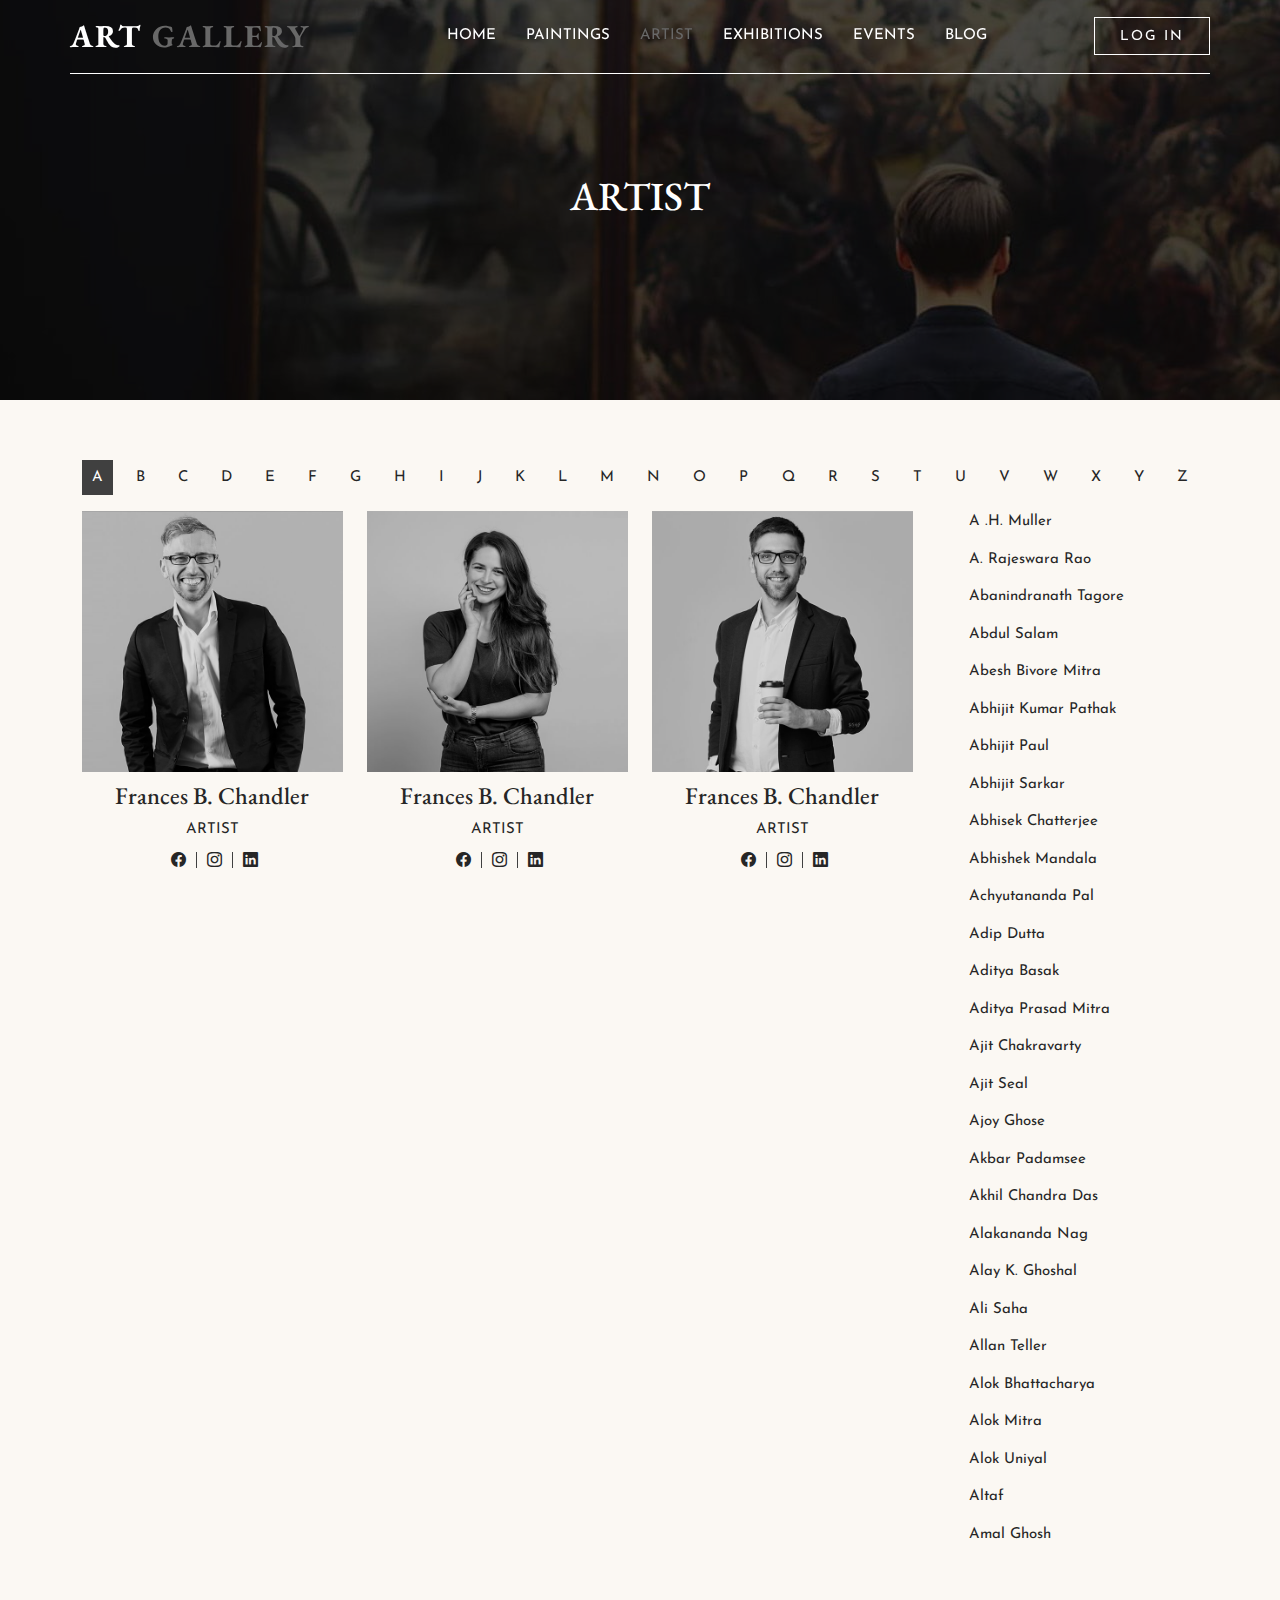
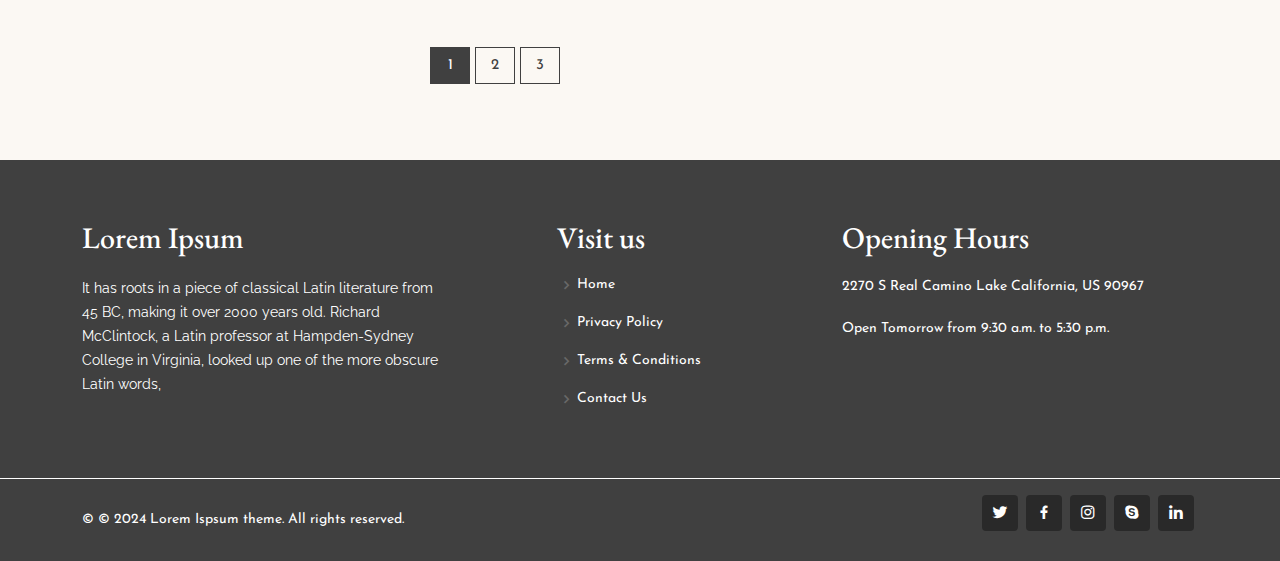
==== artist.html @ 2008140d "adding files" ====
<!DOCTYPE html>
<html lang="en">

<head>
  <meta charset="utf-8">
  <meta content="width=device-width, initial-scale=1.0" name="viewport">

  <title>Inner Page</title>
  <meta content="" name="description">
  <meta content="" name="keywords">

  <!-- Favicons -->
  <link href="assets/img/favicon.png" rel="icon">
  <link href="assets/img/apple-touch-icon.png" rel="apple-touch-icon">

  <!-- Google Fonts -->
  <link href="https://fonts.googleapis.com/css?family=Open+Sans:300,300i,400,400i,600,600i,700,700i|Raleway:300,300i,400,400i,500,500i,600,600i,700,700i|Poppins:300,300i,400,400i,500,500i,600,600i,700,700i" rel="stylesheet">

  <!-- Vendor CSS Files -->
  <link href="assets/vendor/aos/aos.css" rel="stylesheet">
  <link href="assets/vendor/bootstrap/css/bootstrap.min.css" rel="stylesheet">
  <link href="assets/vendor/bootstrap-icons/bootstrap-icons.css" rel="stylesheet">
  <link href="assets/vendor/boxicons/css/boxicons.min.css" rel="stylesheet">
  <link href="assets/vendor/glightbox/css/glightbox.min.css" rel="stylesheet">
  <link href="assets/vendor/remixicon/remixicon.css" rel="stylesheet">
  <link href="assets/vendor/swiper/swiper-bundle.min.css" rel="stylesheet">

  <!-- Template Main CSS File -->
  <link href="assets/css/style.css" rel="stylesheet">

  <!-- =======================================================
  * Template Name: Gp
  * Template URL: https://bootstrapmade.com/gp-free-multipurpose-html-bootstrap-template/
  * Updated: Mar 17 2024 with Bootstrap v5.3.3
  * Author: BootstrapMade.com
  * License: https://bootstrapmade.com/license/
  ======================================================== -->
</head>

<body>

  <!-- ======= Header ======= -->
  <header id="header" class="fixed-top ">
    <div class="container d-flex align-items-center justify-content-lg-between">

     <h1 class="logo me-auto me-lg-0"><a href="index.html">Art<span> Gallery</span></a></h1>  
      <!-- Uncomment below if you prefer to use an image logo -->
      <!-- <a href="index.html" class="logo me-auto me-lg-0"><img src="assets/img/logo.png" alt="" class="img-fluid"></a>-->

      <nav id="navbar" class="navbar order-last order-lg-0">
        <ul>
          <li><a class="nav-link scrollto " href="#">Home</a></li> 
          <li><a class="nav-link scrollto" href="#">Paintings</a></li>
          <li><a class="nav-link scrollto active" href="#">Artist</a></li>
          <li><a class="nav-link scrollto " href="#">Exhibitions</a></li>
          <li><a class="nav-link scrollto" href="#">Events</a></li>
       <!--   <li class="dropdown"><a href="#"><span>Drop Down</span> <i class="bi bi-chevron-down"></i></a>
            <ul>
              <li><a href="#">Drop Down 1</a></li>
              <li class="dropdown"><a href="#"><span>Deep Drop Down</span> <i class="bi bi-chevron-right"></i></a>
                <ul>
                  <li><a href="#">Deep Drop Down 1</a></li>
                  <li><a href="#">Deep Drop Down 2</a></li>
                  <li><a href="#">Deep Drop Down 3</a></li>
                  <li><a href="#">Deep Drop Down 4</a></li>
                  <li><a href="#">Deep Drop Down 5</a></li>
                </ul>
              </li>
              <li><a href="#">Drop Down 2</a></li>
              <li><a href="#">Drop Down 3</a></li>
              <li><a href="#">Drop Down 4</a></li>
            </ul>
          </li>-->
          <li><a class="nav-link scrollto" href="#contact">Blog</a></li>
        </ul>
        <i class="bi bi-list mobile-nav-toggle"></i>
      </nav><!-- .navbar -->

      <a href="#about" class="get-started-btn scrollto">LOG IN</a>

    </div>
  </header><!-- End Header -->

   <!-- ======= Hero Section ======= -->
  <section class="heroInner"  style="background-image: url(assets/img/innerBanner.jpg)">
   <h1>ARTIST</h1>
  </section><!-- End Hero -->

  <main id="main">

    <!-- ======= About Section ======= -->
    <section id="artist" class="artist section-bg">
      <div class="container" data-aos="fade-up">
          <div class="artistNamePage">
         <p class="d-flex justify-content-between flex-wrap">
  <a href="#" class="active">a</a>
  <a href="#">b</a>
  <a href="#">c</a>
  <a href="#">d</a>
  <a href="#">e</a>
  <a href="#">f</a>
  <a href="#">g</a>
  <a href="#">h</a>
  <a href="#">i</a>
  <a href="#">j</a>
  <a href="#">k</a>
  <a href="#">l</a>
  <a href="#">m</a>
  <a href="#">n</a>
  <a href="#">o</a>
  <a href="#">p</a>
  <a href="#">q</a>
  <a href="#">r</a>
  <a href="#">s</a>
  <a href="#">t</a>
  <a href="#">u</a>
  <a href="#">v</a>
  <a href="#">w</a>
  <a href="#">x</a>
  <a href="#">y</a>
  <a href="#">z</a>
</p>

          </div>
   
   <div class="row">
          <div class="col-md-9" data-aos="fade-left" data-aos-delay="100">
                      <div class="artistList mb-5"> 
                          <div class="row">
                <div class="col-md-4 d-flex align-items-stretch">
            <div class="member" data-aos="fade-up" data-aos-delay="400">
              <div class="member-img">
                <img src="assets/img/team/team-1.jpg" class="img-fluid" alt="">
               <div class="content">It has roots in a piece of classical Latin literature from 45 BC, making it over 2000 years old. Richard McClintock, a Latin professor at Hampden-Sydney College in Virginia, looked up one of the more obscure Latin words, 
</div>
              </div>
              <div class="member-info">
                <h4>Frances B. Chandler</h4>
                <span>ARTIST</span>
              <div class="social">
                  
                  <a href=""><i class="bi bi-facebook"></i></a>
                  <a href=""><i class="bi bi-instagram"></i></a>
                  <a href=""><i class="bi bi-linkedin"></i></a>
                </div>
            </div>
          </div>

        </div>
           <div class="col-md-4 d-flex align-items-stretch">
            <div class="member" data-aos="fade-up" data-aos-delay="400">
              <div class="member-img">
                <img src="assets/img/team/team-2.jpg" class="img-fluid" alt="">
               <div class="content">It has roots in a piece of classical Latin literature from 45 BC, making it over 2000 years old. Richard McClintock, a Latin professor at Hampden-Sydney College in Virginia, looked up one of the more obscure Latin words, 
</div>
              </div>
              <div class="member-info">
                <h4>Frances B. Chandler</h4>
                <span>ARTIST</span>
              <div class="social">
                  
                  <a href=""><i class="bi bi-facebook"></i></a>
                  <a href=""><i class="bi bi-instagram"></i></a>
                  <a href=""><i class="bi bi-linkedin"></i></a>
                </div>
            </div>
          </div>

        </div>

        <div class="col-md-4 d-flex align-items-stretch">
            <div class="member" data-aos="fade-up" data-aos-delay="400">
              <div class="member-img">
                <img src="assets/img/team/team-3.jpg" class="img-fluid" alt="">
               <div class="content">It has roots in a piece of classical Latin literature from 45 BC, making it over 2000 years old. Richard McClintock, a Latin professor at Hampden-Sydney College in Virginia, looked up one of the more obscure Latin words, 
</div>
              </div>
              <div class="member-info">
                <h4>Frances B. Chandler</h4>
                <span>ARTIST</span>
              <div class="social">
                  
                  <a href=""><i class="bi bi-facebook"></i></a>
                  <a href=""><i class="bi bi-instagram"></i></a>
                  <a href=""><i class="bi bi-linkedin"></i></a>
                </div>
            </div>
          </div>

        </div>

          <div class="col-md-4 d-flex align-items-stretch">
            <div class="member" data-aos="fade-up" data-aos-delay="400">
              <div class="member-img">
                <img src="assets/img/team/team-4.jpg" class="img-fluid" alt="">
               <div class="content">It has roots in a piece of classical Latin literature from 45 BC, making it over 2000 years old. Richard McClintock, a Latin professor at Hampden-Sydney College in Virginia, looked up one of the more obscure Latin words, 
</div>
              </div>
              <div class="member-info">
                <h4>Frances B. Chandler</h4>
                <span>ARTIST</span>
              <div class="social">
                  
                  <a href=""><i class="bi bi-facebook"></i></a>
                  <a href=""><i class="bi bi-instagram"></i></a>
                  <a href=""><i class="bi bi-linkedin"></i></a>
                </div>
            </div>
          </div>

        </div>
    <div class="col-md-4 d-flex align-items-stretch">
            <div class="member" data-aos="fade-up" data-aos-delay="400">
              <div class="member-img">
                <img src="assets/img/team/team-1.jpg" class="img-fluid" alt="">
               <div class="content">It has roots in a piece of classical Latin literature from 45 BC, making it over 2000 years old. Richard McClintock, a Latin professor at Hampden-Sydney College in Virginia, looked up one of the more obscure Latin words, 
</div>
              </div>
              <div class="member-info">
                <h4>Frances B. Chandler</h4>
                <span>ARTIST</span>
              <div class="social">
                  
                  <a href=""><i class="bi bi-facebook"></i></a>
                  <a href=""><i class="bi bi-instagram"></i></a>
                  <a href=""><i class="bi bi-linkedin"></i></a>
                </div>
            </div>
          </div>

        </div>
                              <div class="col-md-4 d-flex align-items-stretch">
            <div class="member" data-aos="fade-up" data-aos-delay="400">
              <div class="member-img">
                <img src="assets/img/team/team-2.jpg" class="img-fluid" alt="">
               <div class="content">It has roots in a piece of classical Latin literature from 45 BC, making it over 2000 years old. Richard McClintock, a Latin professor at Hampden-Sydney College in Virginia, looked up one of the more obscure Latin words, 
</div>
              </div>
              <div class="member-info">
                <h4>Frances B. Chandler</h4>
                <span>ARTIST</span>
              <div class="social">
                  
                  <a href=""><i class="bi bi-facebook"></i></a>
                  <a href=""><i class="bi bi-instagram"></i></a>
                  <a href=""><i class="bi bi-linkedin"></i></a>
                </div>
            </div>
          </div>

        </div>
                           <div class="col-md-4 d-flex align-items-stretch">
            <div class="member" data-aos="fade-up" data-aos-delay="400">
              <div class="member-img">
                <img src="assets/img/team/team-2.jpg" class="img-fluid" alt="">
               <div class="content">It has roots in a piece of classical Latin literature from 45 BC, making it over 2000 years old. Richard McClintock, a Latin professor at Hampden-Sydney College in Virginia, looked up one of the more obscure Latin words, 
</div>
              </div>
              <div class="member-info">
                <h4>Frances B. Chandler</h4>
                <span>ARTIST</span>
              <div class="social">
                  
                  <a href=""><i class="bi bi-facebook"></i></a>
                  <a href=""><i class="bi bi-instagram"></i></a>
                  <a href=""><i class="bi bi-linkedin"></i></a>
                </div>
            </div>
          </div>

        </div>
                           <div class="col-md-4 d-flex align-items-stretch">
            <div class="member" data-aos="fade-up" data-aos-delay="400">
              <div class="member-img">
                <img src="assets/img/team/team-2.jpg" class="img-fluid" alt="">
               <div class="content">It has roots in a piece of classical Latin literature from 45 BC, making it over 2000 years old. Richard McClintock, a Latin professor at Hampden-Sydney College in Virginia, looked up one of the more obscure Latin words, 
</div>
              </div>
              <div class="member-info">
                <h4>Frances B. Chandler</h4>
                <span>ARTIST</span>
              <div class="social">
                  
                  <a href=""><i class="bi bi-facebook"></i></a>
                  <a href=""><i class="bi bi-instagram"></i></a>
                  <a href=""><i class="bi bi-linkedin"></i></a>
                </div>
            </div>
          </div>

        </div>
                           <div class="col-md-4 d-flex align-items-stretch">
            <div class="member" data-aos="fade-up" data-aos-delay="400">
              <div class="member-img">
                <img src="assets/img/team/team-2.jpg" class="img-fluid" alt="">
               <div class="content">It has roots in a piece of classical Latin literature from 45 BC, making it over 2000 years old. Richard McClintock, a Latin professor at Hampden-Sydney College in Virginia, looked up one of the more obscure Latin words, 
</div>
              </div>
              <div class="member-info">
                <h4>Frances B. Chandler</h4>
                <span>ARTIST</span>
              <div class="social">
                  
                  <a href=""><i class="bi bi-facebook"></i></a>
                  <a href=""><i class="bi bi-instagram"></i></a>
                  <a href=""><i class="bi bi-linkedin"></i></a>
                </div>
            </div>
          </div>

        </div>
          </div>
              </div>
     <div class="artistNamePageNumber">
         <p class="d-flex justify-content-center flex-wrap">
  <a href="#" class="active">1</a>
  <a href="#">2</a>
  <a href="#">3</a> 
</p>

          </div>
        </div>
          <div class="col-md-3">
          <div class="artistNameList">
              <ul>
  <li><a href="#">A .H. Muller</a></li>
  <li><a href="#">A. Rajeswara Rao</a></li>
  <li><a href="#">Abanindranath Tagore</a></li>
  <li><a href="#">Abdul Salam</a></li>
  <li><a href="#">Abesh Bivore Mitra</a></li>
  <li><a href="#">Abhijit Kumar Pathak</a></li>
  <li><a href="#">Abhijit Paul</a></li>
  <li><a href="#">Abhijit Sarkar</a></li>
  <li><a href="#">Abhisek Chatterjee</a></li>
  <li><a href="#">Abhishek Mandala</a></li>
  <li><a href="#">Achyutananda Pal</a></li>
  <li><a href="#">Adip Dutta</a></li>
  <li><a href="#">Aditya Basak</a></li>
  <li><a href="#">Aditya Prasad Mitra</a></li>
  <li><a href="#">Ajit Chakravarty</a></li>
  <li><a href="#">Ajit Seal</a></li>
  <li><a href="#">Ajoy Ghose</a></li>
  <li><a href="#">Akbar Padamsee</a></li>
  <li><a href="#">Akhil Chandra Das</a></li>
  <li><a href="#">Alakananda Nag</a></li>
  <li><a href="#">Alay K. Ghoshal</a></li>
  <li><a href="#">Ali Saha</a></li>
  <li><a href="#">Allan Teller</a></li>
  <li><a href="#">Alok Bhattacharya</a></li>
  <li><a href="#">Alok Mitra</a></li>
  <li><a href="#">Alok Uniyal</a></li>
  <li><a href="#">Altaf</a></li>
  <li><a href="#">Amal Ghosh</a></li>
</ul>
              </div>
          
          </div>
       </div>
                
      </div>
    </section><!-- End artist Section -->

 
  </main><!-- End #main -->

  <!-- ======= Footer ======= -->
  <footer id="footer">
    <div class="footer-top">
      <div class="container">
        <div class="row justify-content-between">

          <div class="col-lg-4 ">
            <div class="footer-info">
              <h4>Lorem Ipsum</h4>
              <p>
               It has roots in a piece of classical Latin literature from 45 BC, making it over 2000 years old. Richard McClintock, a Latin professor at Hampden-Sydney College in Virginia, looked up one of the more obscure Latin words,
              </p>
        
            </div>
          </div>

          <div class="col-lg-2  footer-links">
            <h4>Visit us</h4>
            <ul>
              <li><i class="bx bx-chevron-right"></i> <a href="#">Home</a></li>
              <li><i class="bx bx-chevron-right"></i> <a href="#">Privacy Policy</a></li>
              <li><i class="bx bx-chevron-right"></i> <a href="#">Terms & Conditions</a></li>
              <li><i class="bx bx-chevron-right"></i> <a href="#">Contact Us</a></li>
            </ul>
          </div>

          <div class="col-lg-4 footer-links">
            <h4>Opening Hours</h4>
            <p>2270 S Real Camino Lake
California, US 90967
<br><br>
Open Tomorrow
from 9:30 a.m. to 5:30 p.m.</p>
          </div>


        </div>
      </div>
    </div>

    <div class="container">
        <div class="d-md-flex justify-content-between">
      <div class="copyright">
        &copy; © 2024 Lorem Ispsum theme. All rights reserved.
      </div>
              <div class="social-links mt-3">
                <a href="#" class="twitter"><i class="bx bxl-twitter"></i></a>
                <a href="#" class="facebook"><i class="bx bxl-facebook"></i></a>
                <a href="#" class="instagram"><i class="bx bxl-instagram"></i></a>
                <a href="#" class="google-plus"><i class="bx bxl-skype"></i></a>
                <a href="#" class="linkedin"><i class="bx bxl-linkedin"></i></a>
              </div>
</div>
    </div>
  </footer><!-- End Footer -->

  <div id="preloader"></div>
  <a href="#" class="back-to-top d-flex align-items-center justify-content-center"><i class="bi bi-arrow-up-short"></i></a>

  <!-- Vendor JS Files -->
  <script src="assets/vendor/purecounter/purecounter_vanilla.js"></script>
  <script src="assets/vendor/aos/aos.js"></script>
  <script src="assets/vendor/bootstrap/js/bootstrap.bundle.min.js"></script>
  <script src="assets/vendor/glightbox/js/glightbox.min.js"></script>
  <script src="assets/vendor/isotope-layout/isotope.pkgd.min.js"></script>
  <script src="assets/vendor/swiper/swiper-bundle.min.js"></script>
  <script src="assets/vendor/php-email-form/validate.js"></script>

  <!-- Template Main JS File -->
  <script src="assets/js/main.js"></script>

</body>

</html>
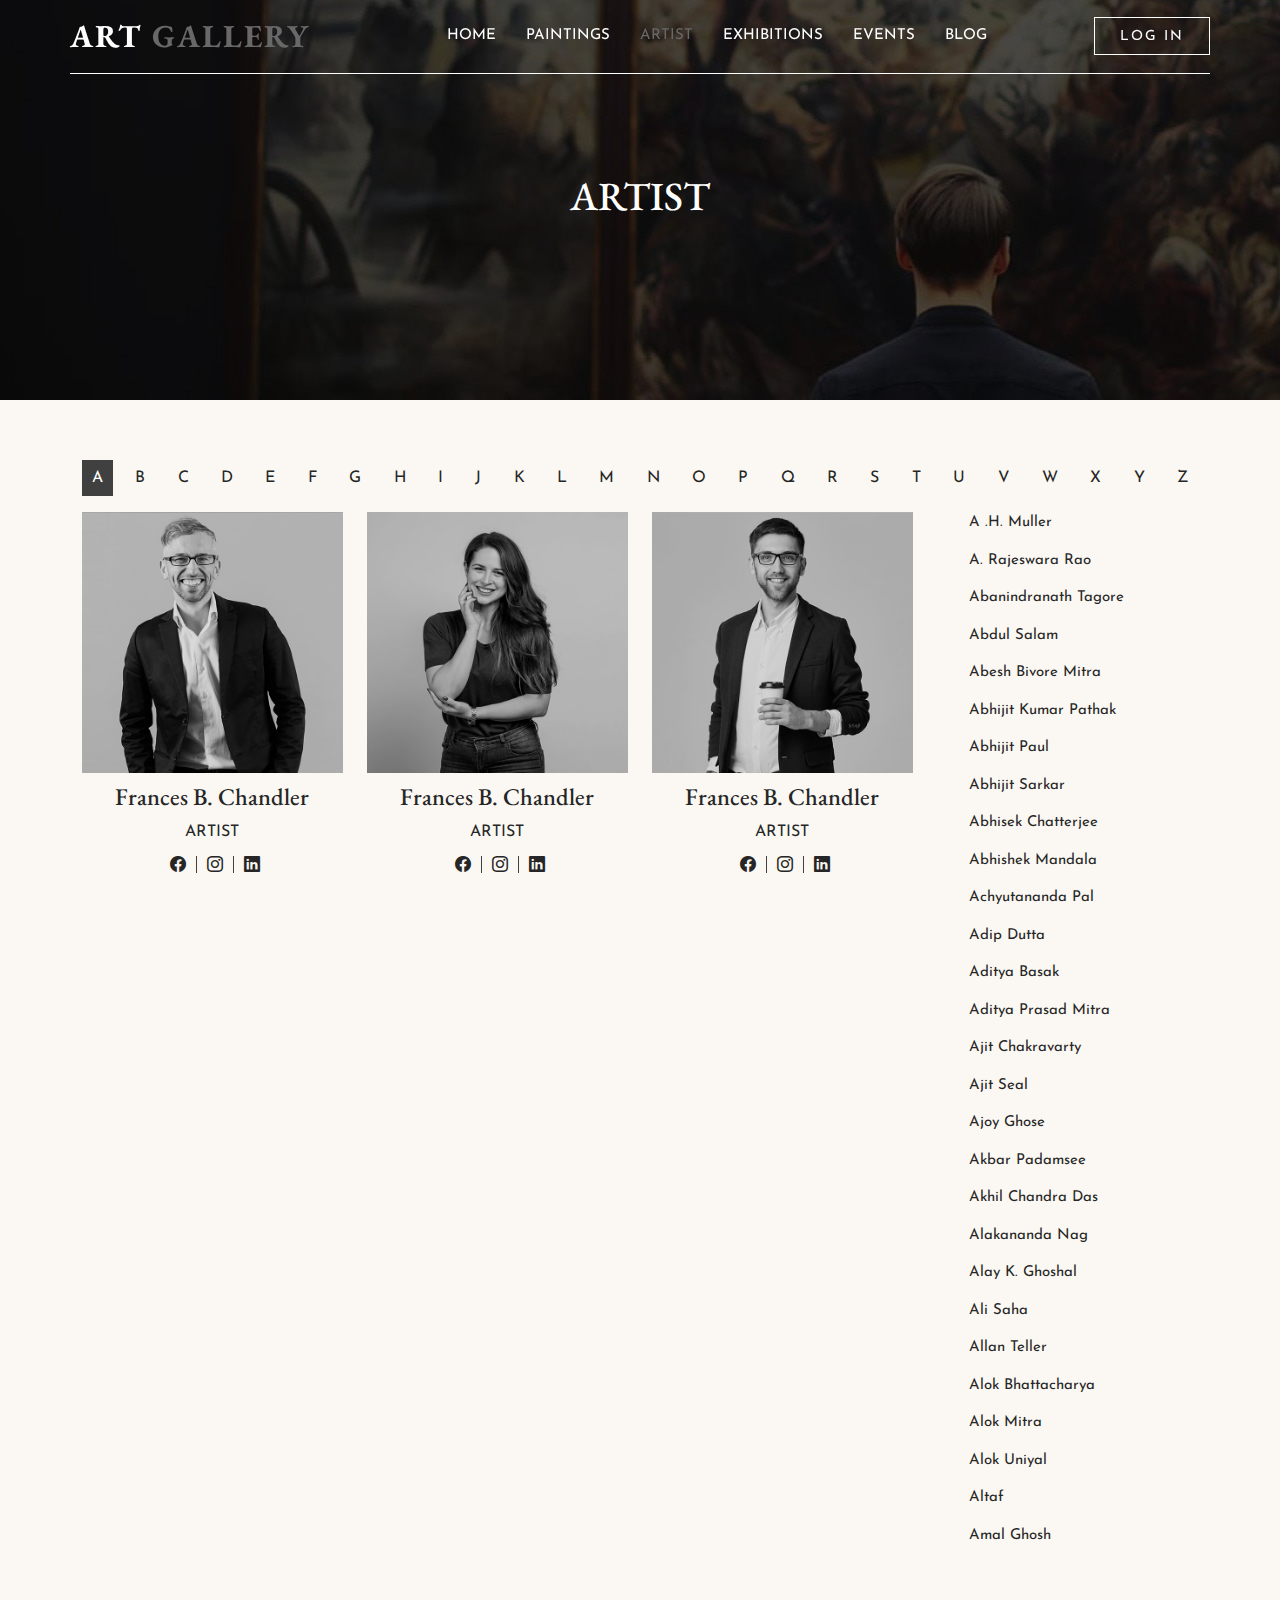
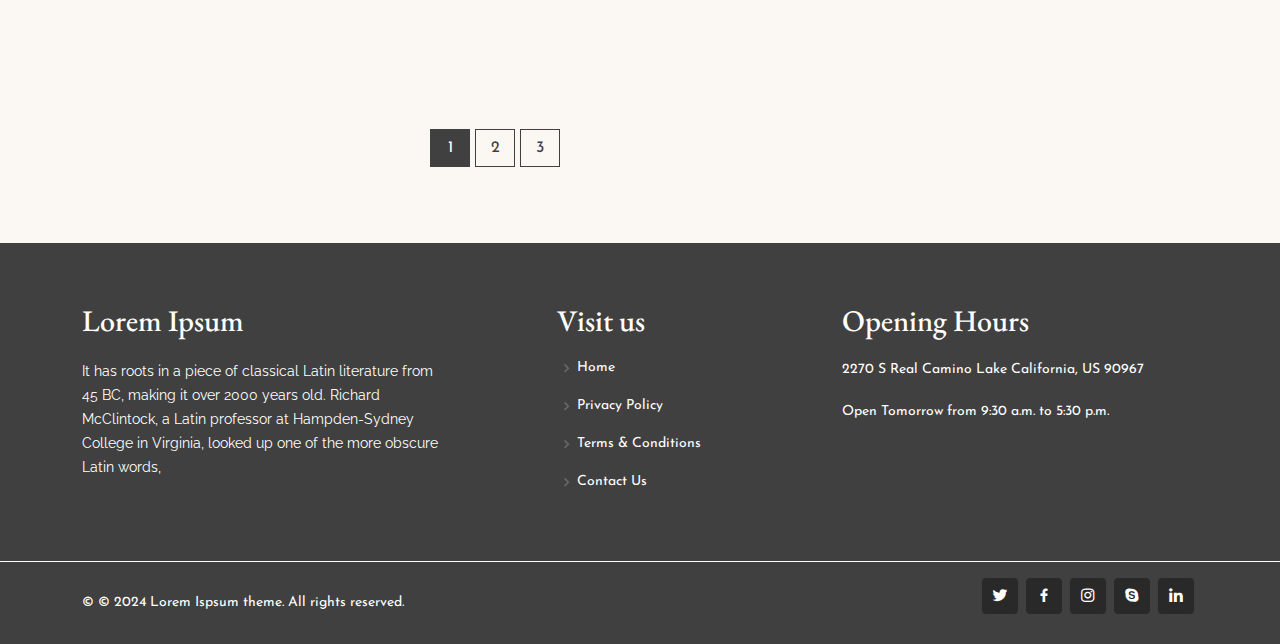
==== commit e0a2bb7b: "adding files" ====
--- a/artist.html
+++ b/artist.html
@@ -127,7 +127,7 @@
           <div class="col-md-9" data-aos="fade-left" data-aos-delay="100">
                       <div class="artistList mb-5"> 
                           <div class="row">
-                <div class="col-md-4 d-flex align-items-stretch">
+                <div class="col-md-4 d-flex align-items-stretch mb-4">
             <div class="member" data-aos="fade-up" data-aos-delay="400">
               <div class="member-img">
                 <img src="assets/img/team/team-1.jpg" class="img-fluid" alt="">
@@ -147,7 +147,7 @@
           </div>
 
         </div>
-           <div class="col-md-4 d-flex align-items-stretch">
+           <div class="col-md-4 d-flex align-items-stretch mb-4">
             <div class="member" data-aos="fade-up" data-aos-delay="400">
               <div class="member-img">
                 <img src="assets/img/team/team-2.jpg" class="img-fluid" alt="">
@@ -168,7 +168,7 @@
 
         </div>
 
-        <div class="col-md-4 d-flex align-items-stretch">
+        <div class="col-md-4 d-flex align-items-stretch mb-4">
             <div class="member" data-aos="fade-up" data-aos-delay="400">
               <div class="member-img">
                 <img src="assets/img/team/team-3.jpg" class="img-fluid" alt="">
@@ -189,7 +189,7 @@
 
         </div>
 
-          <div class="col-md-4 d-flex align-items-stretch">
+          <div class="col-md-4 d-flex align-items-stretch mb-4">
             <div class="member" data-aos="fade-up" data-aos-delay="400">
               <div class="member-img">
                 <img src="assets/img/team/team-4.jpg" class="img-fluid" alt="">
@@ -209,7 +209,7 @@
           </div>
 
         </div>
-    <div class="col-md-4 d-flex align-items-stretch">
+    <div class="col-md-4 d-flex align-items-stretch mb-4">
             <div class="member" data-aos="fade-up" data-aos-delay="400">
               <div class="member-img">
                 <img src="assets/img/team/team-1.jpg" class="img-fluid" alt="">
@@ -229,7 +229,7 @@
           </div>
 
         </div>
-                              <div class="col-md-4 d-flex align-items-stretch">
+                              <div class="col-md-4 d-flex align-items-stretch mb-4">
             <div class="member" data-aos="fade-up" data-aos-delay="400">
               <div class="member-img">
                 <img src="assets/img/team/team-2.jpg" class="img-fluid" alt="">
@@ -249,7 +249,7 @@
           </div>
 
         </div>
-                           <div class="col-md-4 d-flex align-items-stretch">
+                           <div class="col-md-4 d-flex align-items-stretch mb-4">
             <div class="member" data-aos="fade-up" data-aos-delay="400">
               <div class="member-img">
                 <img src="assets/img/team/team-2.jpg" class="img-fluid" alt="">
@@ -269,7 +269,7 @@
           </div>
 
         </div>
-                           <div class="col-md-4 d-flex align-items-stretch">
+                           <div class="col-md-4 d-flex align-items-stretch mb-4">
             <div class="member" data-aos="fade-up" data-aos-delay="400">
               <div class="member-img">
                 <img src="assets/img/team/team-2.jpg" class="img-fluid" alt="">
@@ -289,7 +289,7 @@
           </div>
 
         </div>
-                           <div class="col-md-4 d-flex align-items-stretch">
+                           <div class="col-md-4 d-flex align-items-stretch mb-4">
             <div class="member" data-aos="fade-up" data-aos-delay="400">
               <div class="member-img">
                 <img src="assets/img/team/team-2.jpg" class="img-fluid" alt="">
--- a/assets/css/style.css
+++ b/assets/css/style.css
@@ -12,7 +12,7 @@
 body {
   font-family: "Josefin Sans", sans-serif;
   color: #262626;
-    font-size: 15px;
+    font-size: 16px;
 }
 
 a {
@@ -520,13 +520,7 @@
   
 }
 
-@media (max-width: 1200px) {
-  #hero .container {
-    margin-left: 50px;
-    margin-right: 50px;
-  }
-}
-
+ 
 #hero h2 {
   color: #fff;
   margin-bottom: 20px;
@@ -615,7 +609,7 @@
 
 #hero .carousel-indicators li.active {
   opacity: 1;
-  background: #3fbbc0;
+  background: #505050;
 }
 
  
@@ -629,15 +623,11 @@
     height: 100vh;
   }
 
-  #hero .container {
-    
-  }
+ 
 }
 
 @media (max-width: 768px) {
-  #hero h2 {
-    font-size: 28px;
-  }
+ 
 }
 
 @media (min-width: 1024px) {
@@ -745,9 +735,7 @@
 /*--------------------------------------------------------------
 # imageGallery
 --------------------------------------------------------------*/
-.cardImage{
-    
-}
+ 
  .imgC{
     width: 100%;
     height: 350px;
@@ -1793,7 +1781,118 @@
   color: rgba(var(--color-secondary-light-rgb), 0.8);
   font-size: 14px;
 }
-
+.catB{
+  margin-bottom: 10px;
+}
+/********* EVENTS ***********/
+.eventSearch{
+  border: 1px solid #404040;
+  padding: 10px;
+}
+.eventSearch .form-control, .eventSearch .input-group-text{
+  border: 0px;
+  border-radius: 0;
+  background: none;
+}
+.eventSearch .form-select{
+  border: 0px;
+  border-radius: 0;
+  background-color: #fbf8f3;
+}
+.eventSearch  .form-control:focus, .eventSearch  .form-select:focus{
+  box-shadow:none;
+}
+.border-left{
+  border-left: 1px solid #404040;
+}
+.nextPre{
+  font-size: 22px;
+  padding-top: 6px;
+  padding-right: 30px;
+}
+.nextPre a{
+  padding: 0 10px;
+}
+.UpComSelect{
+  border: 0px;
+  font-size: 40px;
+  color: #404040;
+  background: none;
+  font-family: "EB Garamond", serif;
+  margin-left: 50px;
+}
+.monthList{
+  font-size: 17px;
+    font-weight: 500;
+    padding: 0;
+    line-height: 1px;
+    margin: 0 0 15px 0;
+    letter-spacing: 2px;
+    text-transform: uppercase;
+    color: #262626;
+    font-family: "Josefin Sans", sans-serif;
+    position: relative;
+}
+.monthList span{
+  background: #fff;
+  display: inline-block;
+  padding: 0 10px 0 10px;
+  margin-left: 50px;
+  /* line-height: 4px; */
+  z-index: 1;
+  position: relative;
+}
+.monthList:after{
+  content: "";
+  width: 100%;
+  height: 1px;
+  display: inline-block;
+  background: #252525;
+position: absolute;
+left: 0;
+}
+.listEvents{
+  margin-top: 50px;
+}
+.eventsCon .title{
+  margin-bottom: 24px;
+}
+.eventDate{
+ 
+  
+  text-transform: uppercase;
+  color: #404040;
+  line-height: normal;
+  padding: 6px;
+ 
+}
+.eventDate span{
+  display: block;
+  font-size: 30px;
+}
+.eventTime, .eventPlace{
+  font-size: 17px;
+    font-weight: 500;
+    padding: 0;
+    line-height: auto;
+    margin: 0 0 15px 0;
+ 
+    text-transform: uppercase;
+    color: #262626;
+    font-family: "Josefin Sans", sans-serif;
+    position: relative;
+}
+.paintingPrice{
+  display: inline-block;
+  background: #262626;
+  color: #fff;
+  font-size: 24px;
+  margin: 5px auto;
+  padding: 5px 5px;
+}
+.paintingsList .cardCon{
+  margin-top: 0;
+}
 /*--------------------------------------------------------------
 # Footer
 --------------------------------------------------------------*/
@@ -1946,4 +2045,64 @@
   text-align: center;
   font-size: 13px;
   color: #fff;
+}
+@media (max-width: 768px) {
+  #header{
+    padding: 0px 10px;
+  }
+  #header .logo{
+    font-size: 20px;
+  }
+  #hero .container {
+    margin-left: 10px;
+    margin-right: 10px;
+}
+  #hero h2 {
+    font-size: 20px;
+  }
+  .welcomeTextBox{
+    margin-bottom: 30px;
+  }
+  .welcomeTextBox h5{
+    font-size: 15px;
+  }
+  .rightWelBox h1{
+    font-size: 30px;
+  }
+  section{
+        padding: 30px 0;
+  }
+  .section-title {
+    padding-bottom: 14px;
+}
+.section-title h2{
+  font-size: 13px;
+  margin-bottom: 5px;
+}
+.section-title h2::before{
+  width: 50px;
+}
+  .section-title p{
+    font-size: 25px;
+  }
+.border-left{
+  border-top: 1px solid #404040;
+  border-left: 0;
+}
+.eventSearch .input-group{
+  padding: 10px 0;
+}
+.UpComSelect{
+  font-size: 16px;
+  margin-left: 30px;
+}
+.nextPre{
+  padding-right: 0;
+}
+.cardCon h5{
+  font-size: 21px;
+}
+.viewAll span.dNoneMob{
+  display: none;
+}
 }